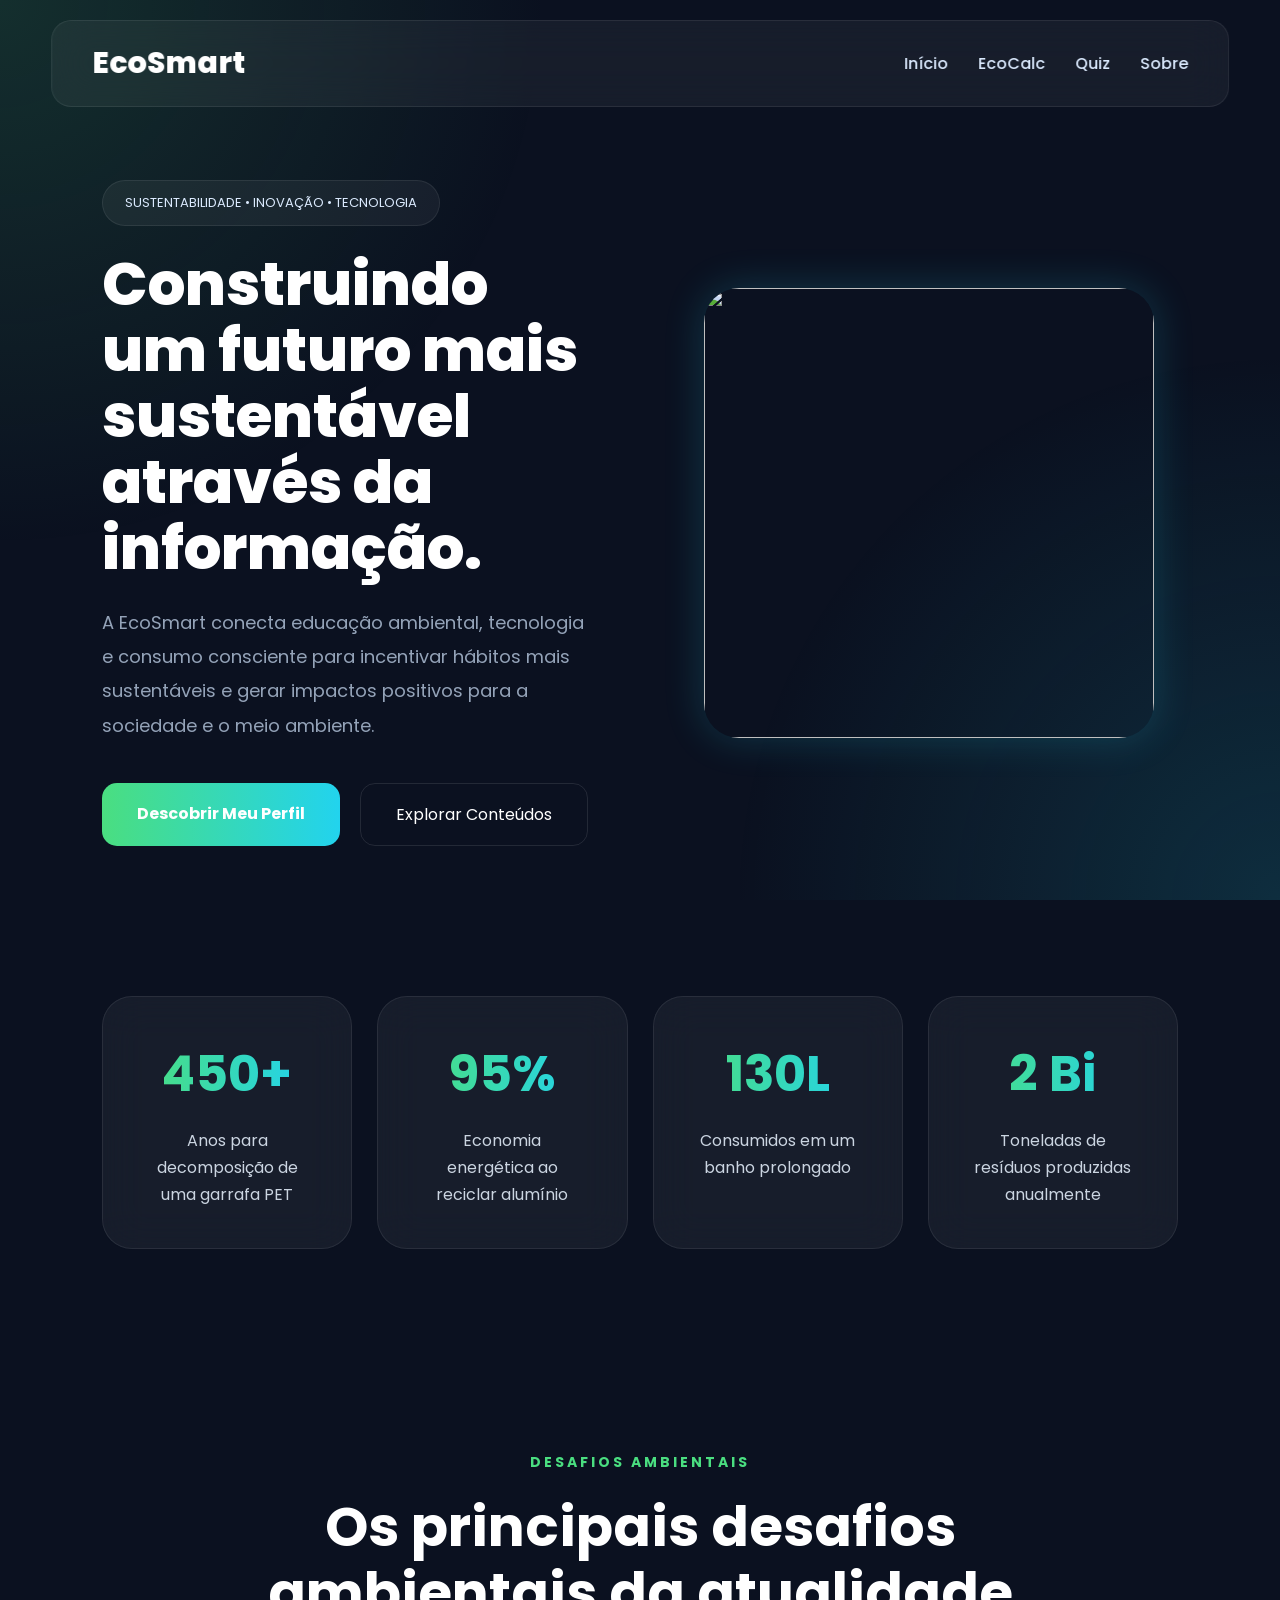
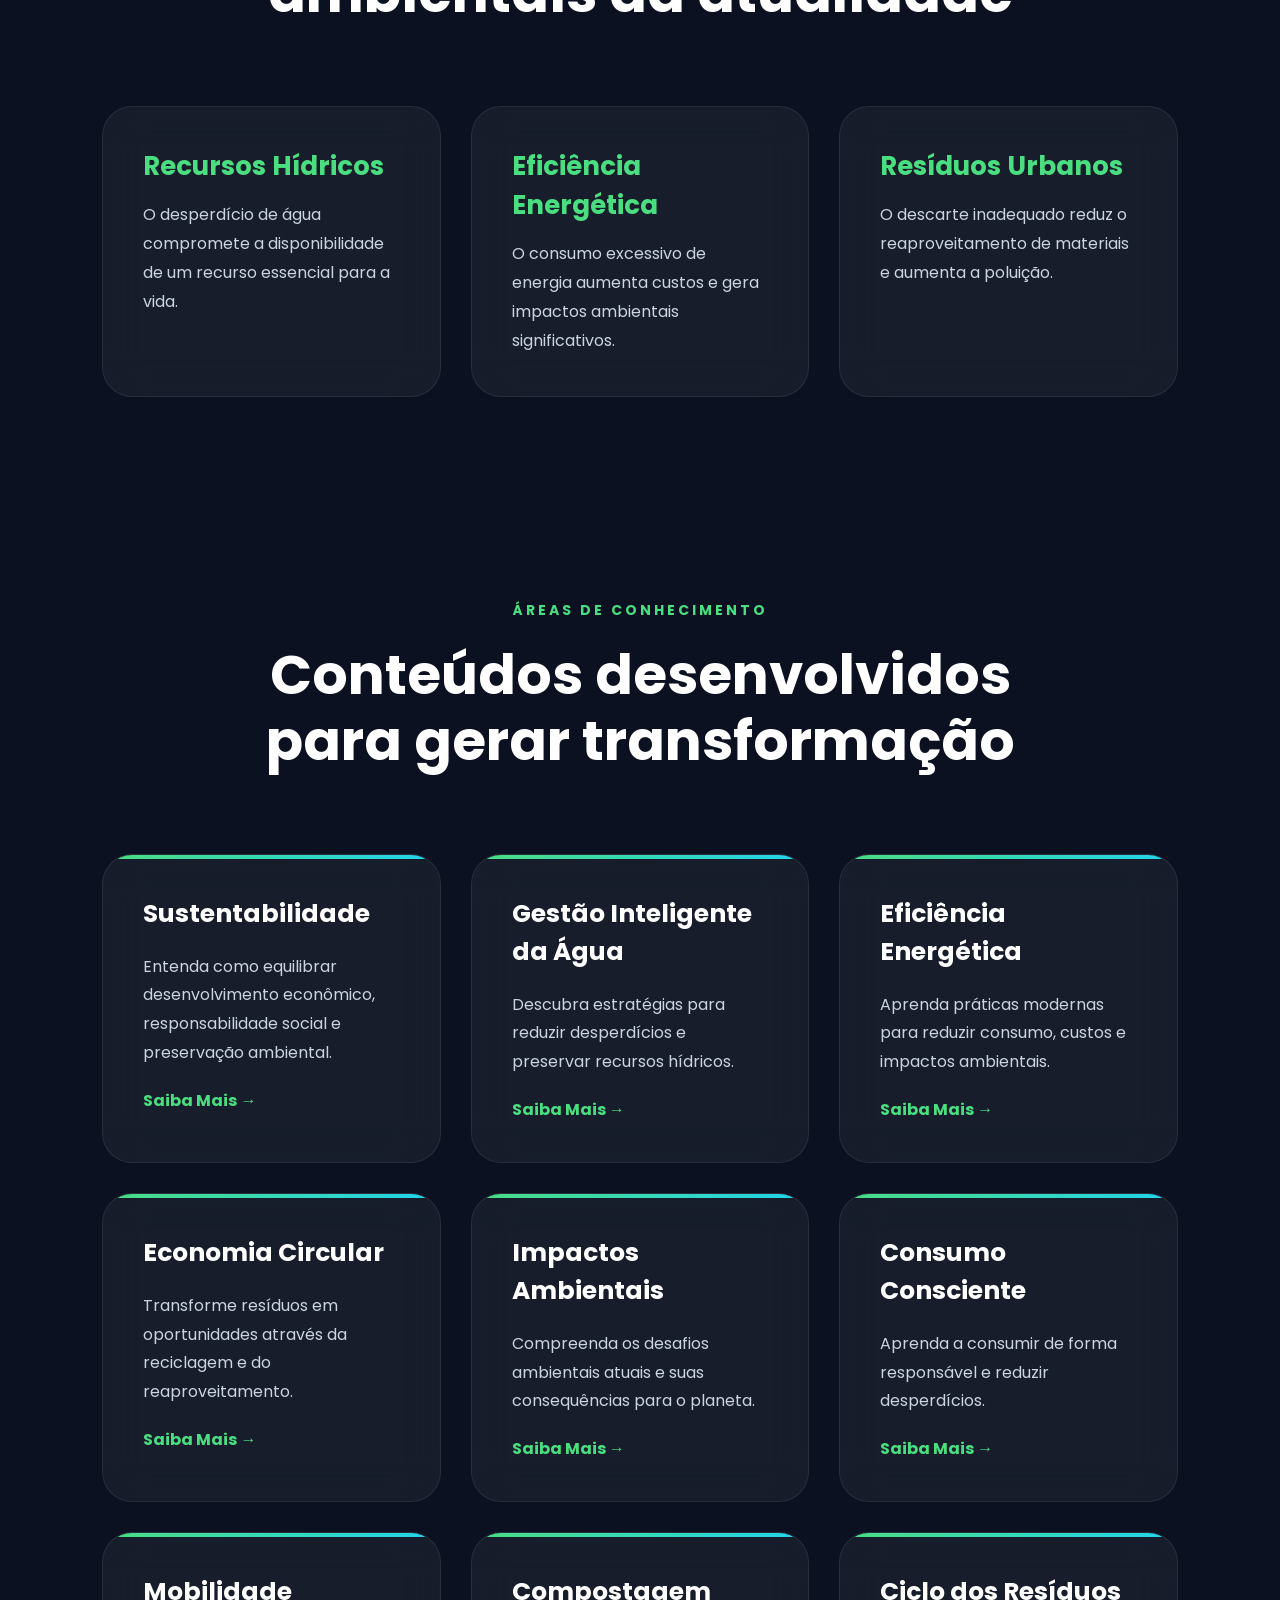
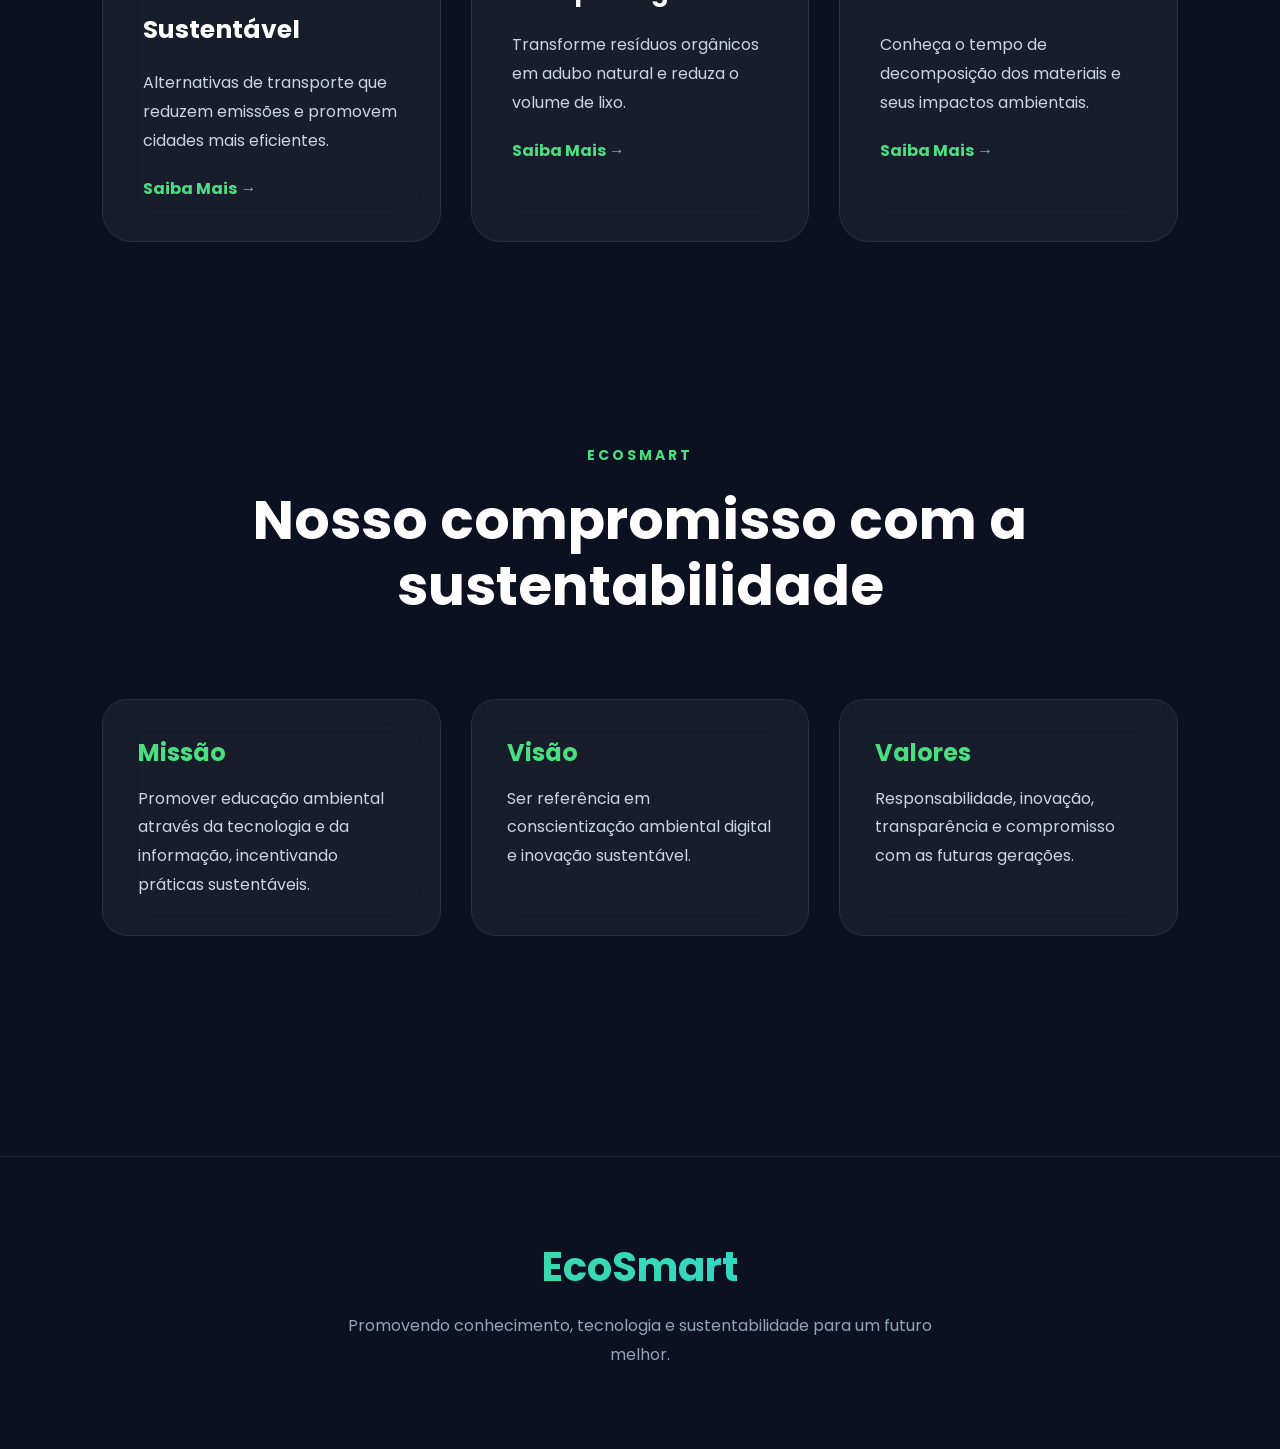
==== index.html @ 1d7b8b3d "Add files via upload" ====
<!DOCTYPE html>
<html lang="pt-BR">

<head>

<meta charset="UTF-8">
<meta name="viewport" content="width=device-width, initial-scale=1.0">

<title>EcoSmart | Soluções Sustentáveis</title>

<link rel="preconnect" href="https://fonts.googleapis.com">
<link rel="preconnect" href="https://fonts.gstatic.com" crossorigin>

<link href="https://fonts.googleapis.com/css2?family=Poppins:wght@300;400;500;600;700;800;900&display=swap" rel="stylesheet">

<link rel="stylesheet" href="style.css">

</head>

<body>

<header class="header">

<div class="logo">
EcoSmart
</div>

<nav>

<a href="index.html">Início</a>
<a href="ecocalc.html">EcoCalc</a>
<a href="quiz.html">Quiz</a>
<a href="sobre.html">Sobre</a>

</nav>

</header>

<section class="hero" id="inicio">

<div class="hero-text">

<span class="tag">

SUSTENTABILIDADE • INOVAÇÃO • TECNOLOGIA

</span>

<h1>

Construindo um futuro mais sustentável através da informação.

</h1>

<p>

A EcoSmart conecta educação ambiental, tecnologia e consumo consciente para incentivar hábitos mais sustentáveis e gerar impactos positivos para a sociedade e o meio ambiente.

</p>

<div class="hero-buttons">

<a href="ecocalc.html" class="btn-primary">

Descobrir Meu Perfil

</a>

<a href="#solucoes" class="btn-secondary">

Explorar Conteúdos

</a>

</div>

</div>

<div class="hero-image">

<img src="https://i.pinimg.com/1200x/1e/48/2a/1e482a7a0617702030fe307714a5ec42.jpg" width="500" height="500">

</div>

</section>

<section class="numeros">

<div class="numero-card">

<h2>450+</h2>

<p>Anos para decomposição de uma garrafa PET</p>

</div>

<div class="numero-card">

<h2>95%</h2>

<p>Economia energética ao reciclar alumínio</p>

</div>

<div class="numero-card">

<h2>130L</h2>

<p>Consumidos em um banho prolongado</p>

</div>

<div class="numero-card">

<h2>2 Bi</h2>

<p>Toneladas de resíduos produzidas anualmente</p>

</div>

</section>

<section class="impacto" id="impacto">

<div class="section-title">

<span>DESAFIOS AMBIENTAIS</span>

<h2>

Os principais desafios ambientais da atualidade

</h2>

</div>

<div class="impacto-grid">

<div class="impacto-card">

<h3>Recursos Hídricos</h3>

<p>

O desperdício de água compromete a disponibilidade de um recurso essencial para a vida.

</p>

</div>

<div class="impacto-card">

<h3>Eficiência Energética</h3>

<p>

O consumo excessivo de energia aumenta custos e gera impactos ambientais significativos.

</p>

</div>

<div class="impacto-card">

<h3>Resíduos Urbanos</h3>

<p>

O descarte inadequado reduz o reaproveitamento de materiais e aumenta a poluição.

</p>

</div>

</div>

</section>

<section class="solucoes" id="solucoes">

<div class="section-title">

<span>ÁREAS DE CONHECIMENTO</span>

<h2>

Conteúdos desenvolvidos para gerar transformação

</h2>

</div>

<div class="cards">
    <div class="card">

<h3>Sustentabilidade</h3>

<p>

Entenda como equilibrar desenvolvimento econômico, responsabilidade social e preservação ambiental.

</p>

<a href="sustentabilidade.html">

Saiba Mais →

</a>

</div>

<div class="card">

<h3>Gestão Inteligente da Água</h3>

<p>

Descubra estratégias para reduzir desperdícios e preservar recursos hídricos.

</p>

<a href="agua.html">

Saiba Mais →

</a>

</div>

<div class="card">

<h3>Eficiência Energética</h3>

<p>

Aprenda práticas modernas para reduzir consumo, custos e impactos ambientais.

</p>

<a href="energia.html">

Saiba Mais →

</a>

</div>

<div class="card">

<h3>Economia Circular</h3>

<p>

Transforme resíduos em oportunidades através da reciclagem e do reaproveitamento.

</p>

<a href="reciclagem.html">

Saiba Mais →

</a>

</div>

<div class="card">

<h3>Impactos Ambientais</h3>

<p>

Compreenda os desafios ambientais atuais e suas consequências para o planeta.

</p>

<a href="impactos.html">

Saiba Mais →

</a>

</div>

<div class="card">

<h3>Consumo Consciente</h3>

<p>

Aprenda a consumir de forma responsável e reduzir desperdícios.

</p>

<a href="consumo.html">

Saiba Mais →

</a>

</div>

<div class="card">

<h3>Mobilidade Sustentável</h3>

<p>

Alternativas de transporte que reduzem emissões e promovem cidades mais eficientes.

</p>

<a href="mobilidade.html">

Saiba Mais →

</a>

</div>

<div class="card">

<h3>Compostagem</h3>

<p>

Transforme resíduos orgânicos em adubo natural e reduza o volume de lixo.

</p>

<a href="compostagem.html">

Saiba Mais →

</a>

</div>

<div class="card">

<h3>Ciclo dos Resíduos</h3>

<p>

Conheça o tempo de decomposição dos materiais e seus impactos ambientais.

</p>

<a href="decomposicao.html">

Saiba Mais →

</a>

</div>

</div>

</section>

<section class="valores">

<div class="section-title">

<span>ECOSMART</span>

<h2>

Nosso compromisso com a sustentabilidade

</h2>

</div>

<div class="info-grid">

<div class="info-card">

<h3>Missão</h3>

<p>

Promover educação ambiental através da tecnologia e da informação, incentivando práticas sustentáveis.

</p>

</div>

<div class="info-card">

<h3>Visão</h3>

<p>

Ser referência em conscientização ambiental digital e inovação sustentável.

</p>

</div>

<div class="info-card">

<h3>Valores</h3>

<p>

Responsabilidade, inovação, transparência e compromisso com as futuras gerações.

</p>

</div>

</div>

</section>

<footer>

<div class="footer-content">

<h3>EcoSmart</h3>

<p>

Promovendo conhecimento, tecnologia e sustentabilidade para um futuro melhor.

</p>

</div>

</footer>

</body>

</html>
---- style.css ----
*{
margin:0;
padding:0;
box-sizing:border-box;
font-family:'Poppins',sans-serif;
scroll-behavior:smooth;
}

:root{

--verde:#4ade80;
--azul:#22d3ee;
--fundo:#0b1120;

--texto:#ffffff;
--texto2:#94a3b8;

}

body{

background:#0b1120;
color:white;
overflow-x:hidden;

}

body::before{

content:"";

position:fixed;

inset:0;

background:

radial-gradient(
circle at top left,
rgba(74,222,128,.15),
transparent 35%
),

radial-gradient(
circle at bottom right,
rgba(34,211,238,.15),
transparent 35%
);

z-index:-1;

}

a{
text-decoration:none;
}

img{
max-width:100%;
display:block;
}

section{
padding:100px 8%;
}

/* HEADER */

.header{

position:fixed;

top:20px;
left:50%;

transform:translateX(-50%);

width:92%;

padding:20px 40px;

display:flex;

justify-content:space-between;
align-items:center;

background:rgba(255,255,255,.05);

backdrop-filter:blur(20px);

border:1px solid rgba(255,255,255,.08);

border-radius:20px;

z-index:1000;

}

.logo{

font-size:30px;
font-weight:800;
color:white;

}

nav{

display:flex;
gap:30px;

}

nav a{

color:#dbeafe;

font-weight:500;

transition:.3s;

}

nav a:hover{

color:var(--verde);

}
.hero{

min-height:100vh;

display:flex;

align-items:center;

justify-content:space-between;

gap:80px;

padding-top:180px;

}

.hero-text{

flex:1;

}

.tag{

display:inline-block;

padding:12px 22px;

border-radius:50px;

background:rgba(255,255,255,.05);

border:1px solid rgba(255,255,255,.08);

color:#dbeafe;

margin-bottom:25px;

font-size:13px;

}

.hero-text h1{

font-size:60px;

line-height:1.1;

font-weight:800;

margin-bottom:25px;

max-width:700px;

}

.hero-text p{

font-size:18px;

line-height:1.9;

color:var(--texto2);

max-width:650px;

margin-bottom:40px;

}

.hero-buttons{

display:flex;
gap:20px;

}

.btn-primary{

padding:18px 35px;

border-radius:15px;

background:linear-gradient(
90deg,
var(--verde),
var(--azul)
);

color:white;

font-weight:700;

}

.btn-secondary{

padding:18px 35px;

border-radius:15px;

border:1px solid rgba(255,255,255,.1);

color:white;

}

.hero-image{

flex:1;

display:flex;

justify-content:center;

}

.hero-image img{

width:450px;

height:450px;

object-fit:cover;

border-radius:35px;

box-shadow:
0 0 40px rgba(34,211,238,.20);

}
/* ========================= */
/* ESTATÍSTICAS */
/* ========================= */

.numeros{

display:grid;

grid-template-columns:repeat(4,1fr);

gap:25px;

margin-top:-50px;

}

.numero-card{

background:rgba(255,255,255,.05);

backdrop-filter:blur(20px);

border:1px solid rgba(255,255,255,.08);

padding:40px;

border-radius:30px;

text-align:center;

transition:.4s;

}

.numero-card:hover{

transform:translateY(-10px);

box-shadow:
0 0 30px rgba(74,222,128,.15);

}

.numero-card h2{

font-size:50px;

margin-bottom:15px;

background:linear-gradient(
90deg,
#4ade80,
#22d3ee
);

background-clip:text;
-webkit-background-clip:text;
-webkit-text-fill-color:transparent;

}

.numero-card p{

color:#cbd5e1;

line-height:1.7;

}

/* ========================= */
/* TITULOS */
/* ========================= */

.section-title{

text-align:center;

margin-bottom:80px;

}

.section-title span{

color:#4ade80;

font-size:14px;

font-weight:700;

letter-spacing:3px;

}

.section-title h2{

font-size:55px;

color:white;

max-width:800px;

margin:20px auto;

line-height:1.2;

}

/* ========================= */
/* IMPACTOS */
/* ========================= */

.impacto{

background:transparent;

}

.impacto-grid{

display:grid;

grid-template-columns:repeat(3,1fr);

gap:30px;

}

.impacto-card{

background:rgba(255,255,255,.05);

backdrop-filter:blur(20px);

border:1px solid rgba(255,255,255,.08);

padding:40px;

border-radius:30px;

transition:.4s;

}

.impacto-card:hover{

transform:translateY(-10px);

box-shadow:
0 0 30px rgba(74,222,128,.15);

}

.impacto-card h3{

font-size:26px;

margin-bottom:15px;

color:#4ade80;

}

.impacto-card p{

color:#cbd5e1;

line-height:1.8;

}
/* ========================= */
/* CARDS */
/* ========================= */

.cards{

display:grid;

grid-template-columns:repeat(3,1fr);

gap:30px;

}

.card{

background:rgba(255,255,255,.05);

backdrop-filter:blur(20px);

border:1px solid rgba(255,255,255,.08);

padding:40px;

border-radius:30px;

transition:.4s;

position:relative;

overflow:hidden;

}

.card::before{

content:"";

position:absolute;

top:0;
left:0;

width:100%;
height:4px;

background:linear-gradient(
90deg,
#4ade80,
#22d3ee
);

}

.card:hover{

transform:translateY(-10px);

box-shadow:
0 0 30px rgba(74,222,128,.15);

}

.card h3{

font-size:25px;

margin-bottom:20px;

color:white;

}

.card p{

line-height:1.8;

color:#cbd5e1;

margin-bottom:20px;

}

.card a{

color:#4ade80;

font-weight:700;

}
/* ========================= */
/* PAGINAS INTERNAS */
/* ========================= */

.pagina{

max-width:1200px;

margin:auto;

padding:180px 8% 80px;

}

.page-hero{

display:flex;

align-items:center;

justify-content:space-between;

gap:60px;

margin-bottom:80px;

}

.page-content{

flex:1;

max-width:600px;

}

.page-content span{

color:#4ade80;

font-weight:600;

letter-spacing:2px;

font-size:14px;

}

.page-content h1{

font-size:48px;

line-height:1.1;

margin:20px 0;

color:white;

}

.page-content p{

font-size:16px;

line-height:1.8;

max-width:600px;

}

.page-image{

flex:1;

display:flex;

justify-content:center;

align-items:center;

}

.page-image img{

width:300px;

height:300px;

object-fit:cover;

border-radius:30px;

box-shadow:
0 0 25px rgba(34,211,238,.15);

}

/* QUIZ */

.quiz-container{

max-width:1000px;

margin:auto;

background:rgba(255,255,255,.05);

backdrop-filter:blur(20px);

border:1px solid rgba(255,255,255,.08);

border-radius:30px;

padding:40px;

}

.quiz-container h2{

font-size:24px;

margin-bottom:15px;

color:white;

}

.quiz-container label{

display:block;

padding:10px 0;

color:#cbd5e1;

cursor:pointer;

}

.quiz-container hr{

margin:30px 0;

border:none;

border-top:1px solid rgba(255,255,255,.1);

}

.quiz-container input[type="radio"]{

margin-right:10px;

}

/* RESULTADO */

.resultado{

margin-top:40px;

background:rgba(255,255,255,.05);

border:1px solid rgba(255,255,255,.08);

padding:30px;

border-radius:25px;

color:white;

}

/* FORMULARIOS */


form{

max-width:700px;

margin:auto;

display:flex;

flex-direction:column;

gap:20px;

}

input,
select,
textarea{

width:100%;

padding:18px;

border-radius:15px;

background:rgba(255,255,255,.05);

border:1px solid rgba(255,255,255,.08);

color:white;

font-size:16px;

}

input::placeholder,
textarea::placeholder{

color:#94a3b8;

}

button{

padding:18px;

border:none;

border-radius:15px;

cursor:pointer;

font-size:16px;

font-weight:700;

background:linear-gradient(
90deg,
#4ade80,
#22d3ee
);

color:white;

transition:.3s;

}

button:hover{

transform:translateY(-3px);

}

/* SOBRE */

.info-grid{

display:grid;

grid-template-columns:repeat(3,1fr);

gap:30px;

margin-top:50px;

}

.info-card{

background:rgba(255,255,255,.05);

backdrop-filter:blur(20px);

border:1px solid rgba(255,255,255,.08);

padding:35px;

border-radius:25px;

transition:.4s;

}

.info-card:hover{

transform:translateY(-8px);

}

.info-card h3{

color:#4ade80;

margin-bottom:15px;

font-size:24px;

}

.info-card p{

color:#cbd5e1;

line-height:1.8;

}

/* FOOTER */


footer{

margin-top:120px;

padding:80px 8%;

text-align:center;

border-top:1px solid rgba(255,255,255,.08);

}

.footer-content h3{

font-size:40px;

margin-bottom:15px;

background:linear-gradient(
90deg,
#4ade80,
#22d3ee
);

-webkit-background-clip:text;
background-clip:text;

-webkit-text-fill-color:transparent;

}

.footer-content p{

color:#94a3b8;

max-width:600px;

margin:auto;

line-height:1.8;

}

/* ========================= */
/* RESPONSIVO */
/* ========================= */

@media(max-width:1000px){

.hero,
.page-hero{

flex-direction:column;

text-align:center;

}

.hero-text h1{

font-size:55px;

}

.page-content h1{

font-size:42px;

}

.cards,
.numeros,
.impacto-grid,
.info-grid{

grid-template-columns:1fr;

}

.page-image img{

width:250px;

height:250px;

}

nav{

display:none;

}

}

@media(max-width:600px){

.hero-text h1{

font-size:42px;

}

.section-title h2{

font-size:32px;

}

.hero-buttons{

flex-direction:column;

}

.btn-primary,
.btn-secondary{

width:100%;

text-align:center;

}

}
.sobre-bloco{

background:rgba(255,255,255,.05);

backdrop-filter:blur(20px);

border:1px solid rgba(255,255,255,.08);

border-radius:25px;

padding:40px;

margin-top:40px;

}

.sobre-bloco h2{

color:#4ade80;

margin-bottom:15px;

font-size:32px;

}

.sobre-bloco p,
.sobre-bloco li{

color:#cbd5e1;

line-height:1.8;

}

.sobre-bloco ul{

padding-left:25px;

}
/* ========================= */
/* SOBRE */
/* ========================= */

.data-section{

background:rgba(255,255,255,.05);

backdrop-filter:blur(20px);

border:1px solid rgba(255,255,255,.08);

border-radius:25px;

padding:35px;

margin-top:30px;

}

.data-section h2{

font-size:32px;

margin-bottom:20px;

color:#4ade80;

}

.data-section h3{

margin-top:20px;

margin-bottom:10px;

font-size:22px;

color:white;

}

.data-section p{

color:#cbd5e1;

line-height:1.8;

}

.data-section br{

line-height:2.5;

}
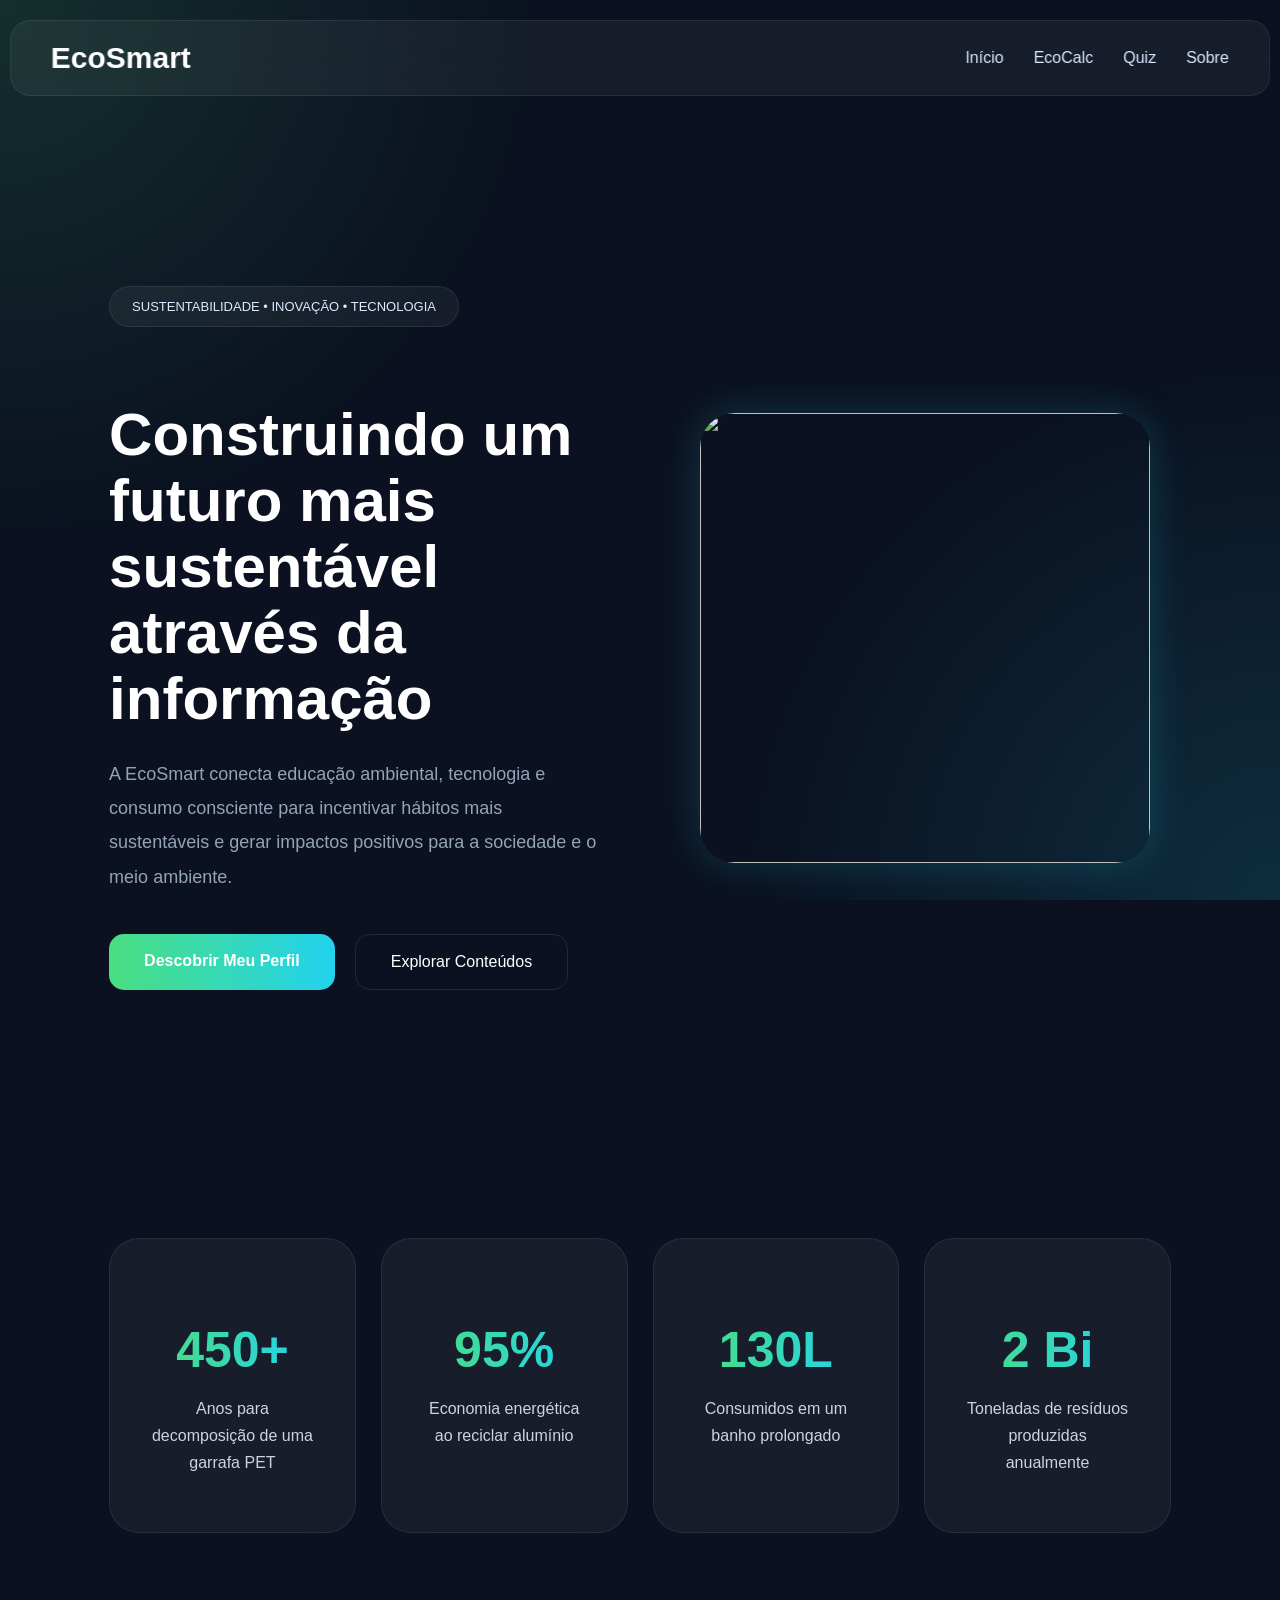
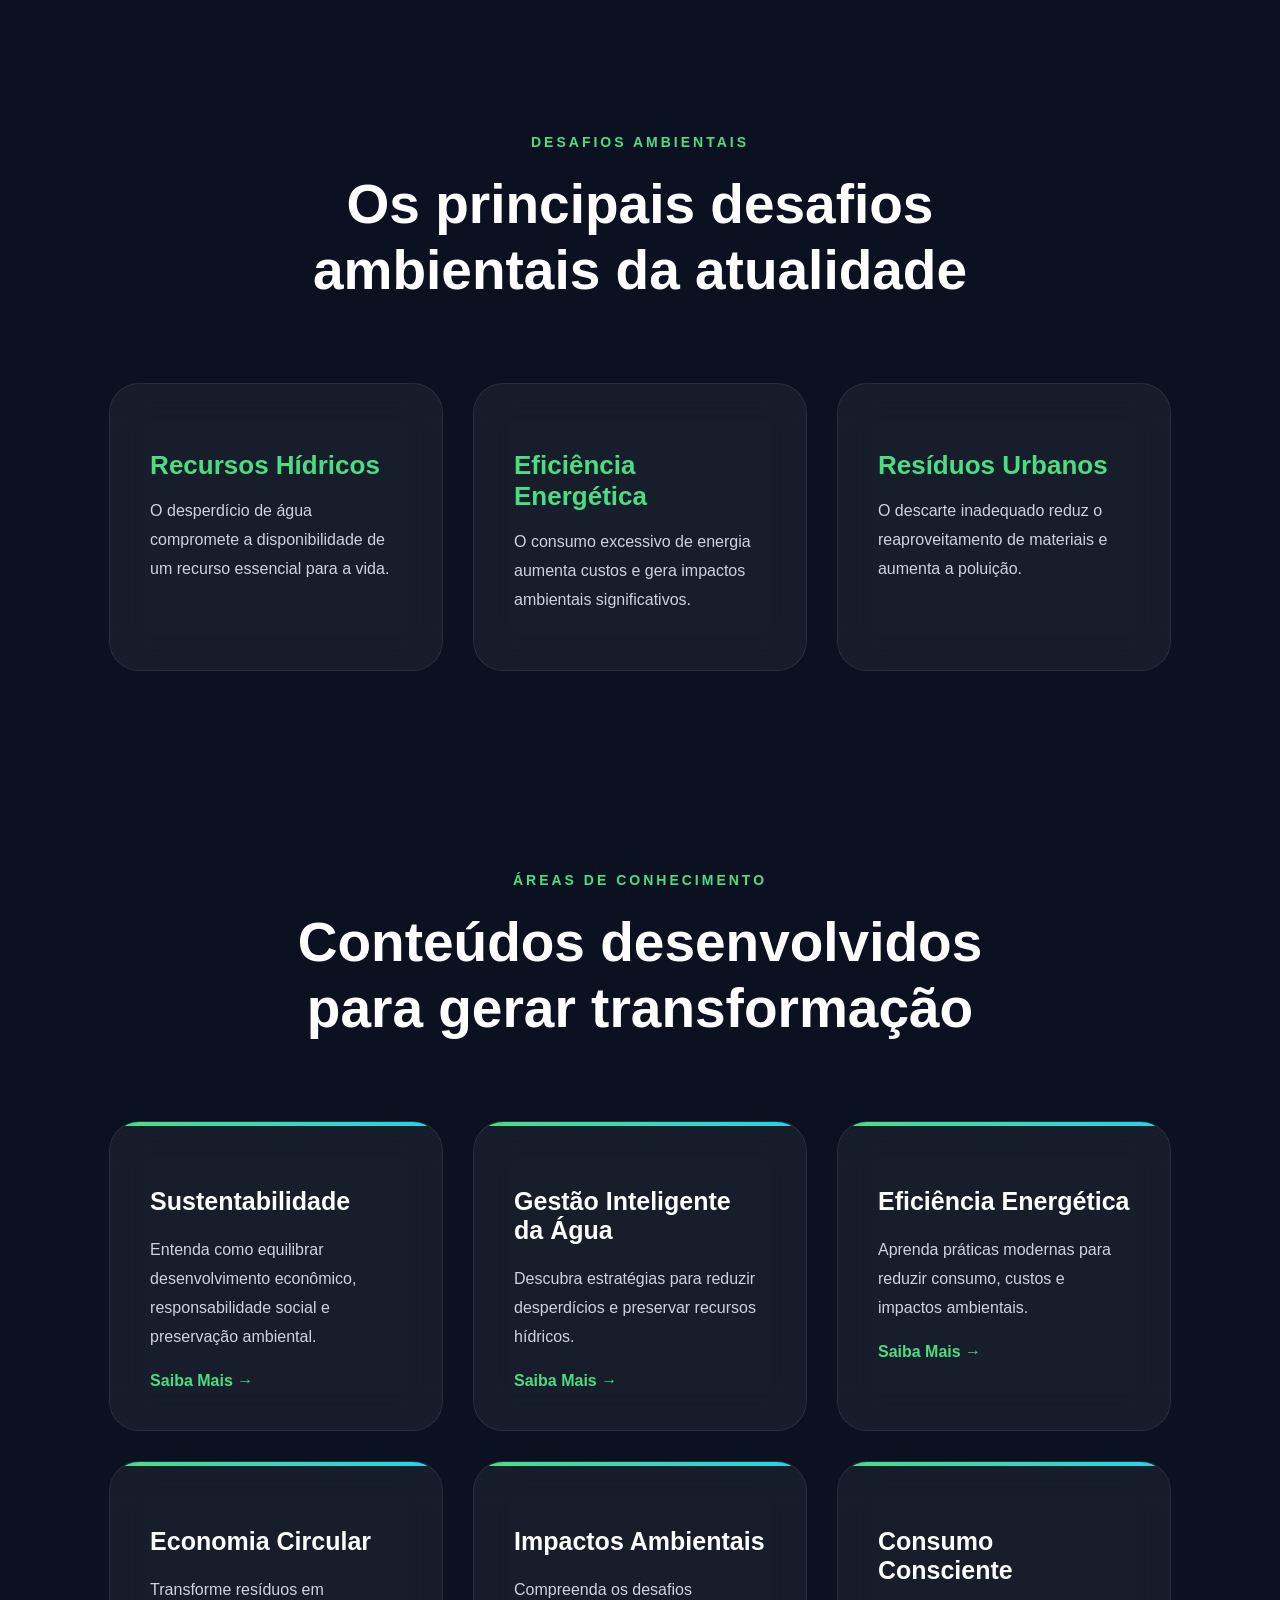
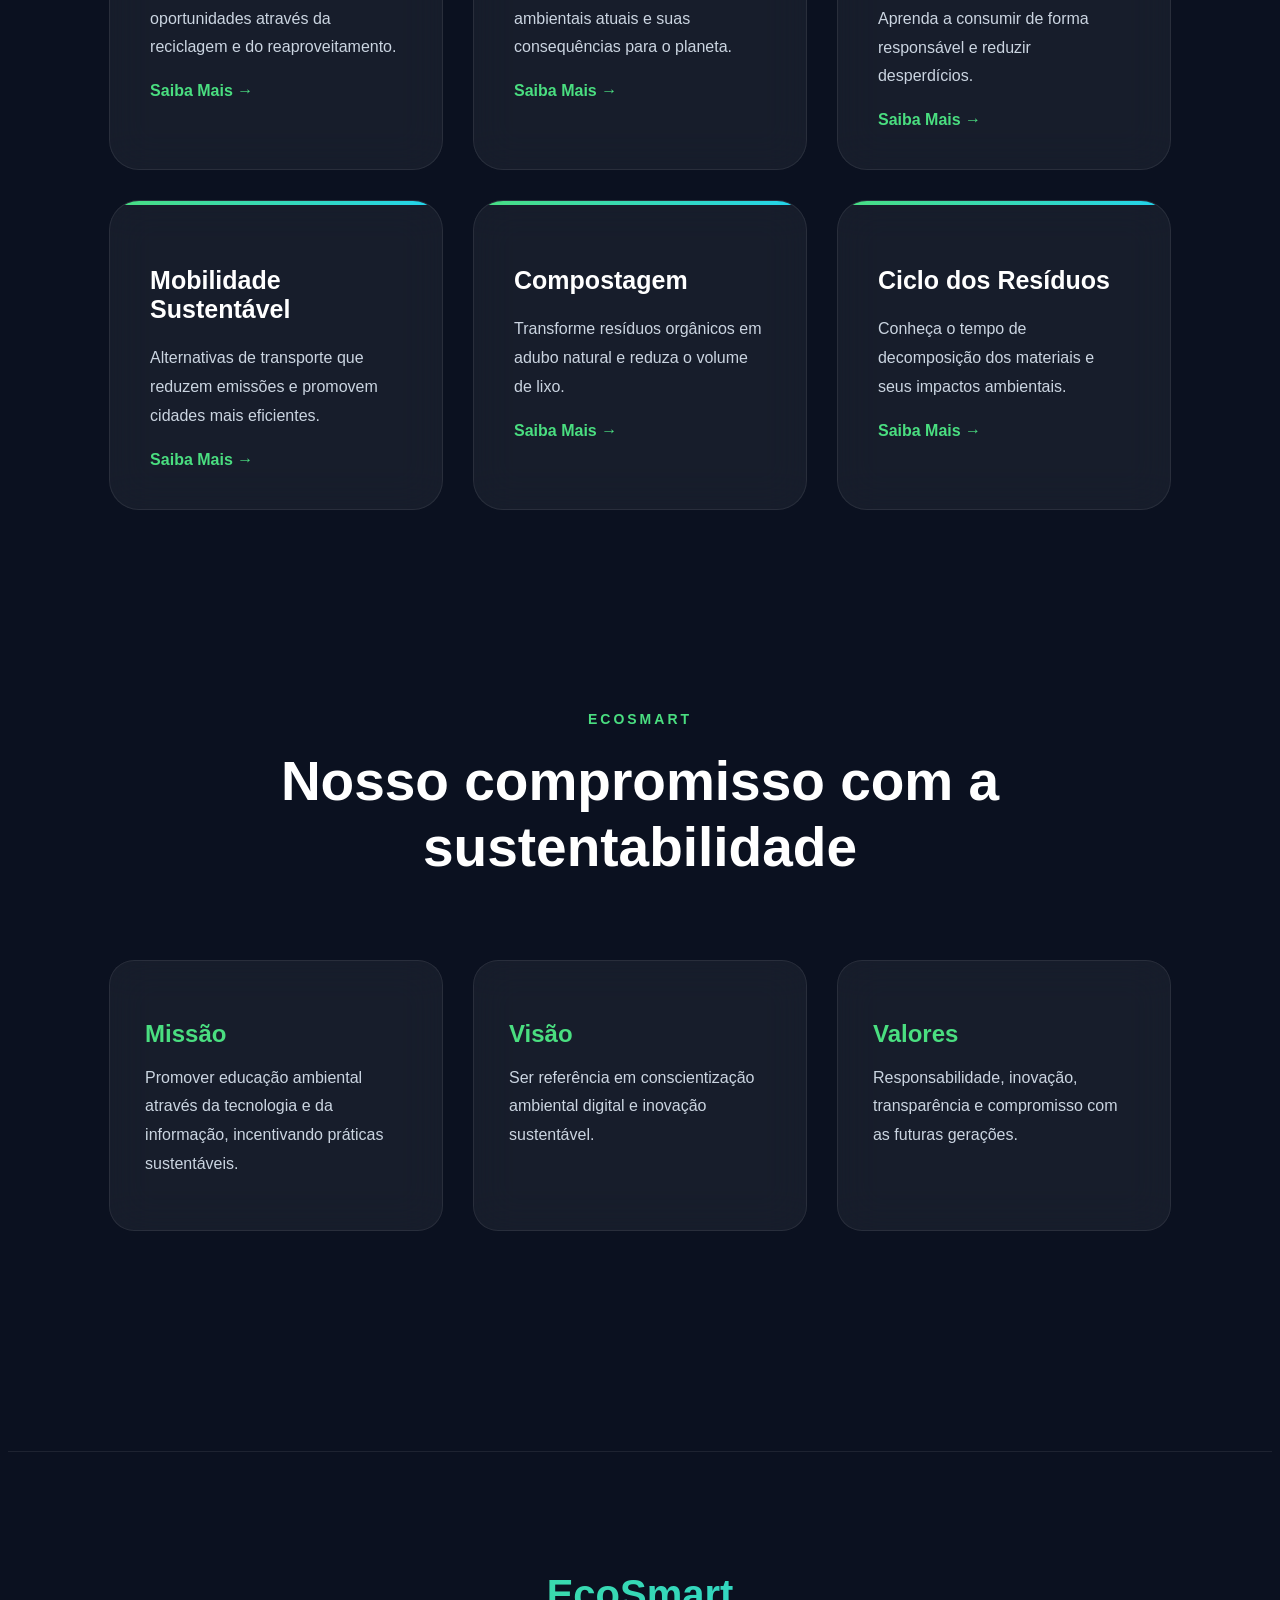
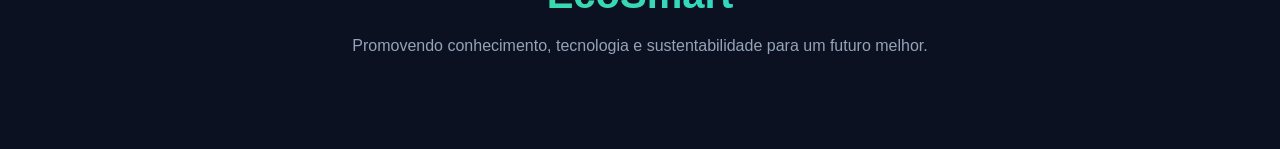
==== commit d9ad6551: "Update index.html" ====
--- a/index.html
+++ b/index.html
@@ -48,7 +48,7 @@
 
 <h1>
 
-Construindo um futuro mais sustentável através da informação.
+Construindo um futuro mais sustentável através da informação
 
 </h1>
 
@@ -431,4 +431,4 @@
 
 </body>
 
-</html>+</html>
--- a/style.css
+++ b/style.css
@@ -1,9 +1,6 @@
 *{
-margin:0;
-padding:0;
-box-sizing:border-box;
-font-family:'Poppins',sans-serif;
-scroll-behavior:smooth;
+font-family: 'Outfit',
+ sans-serif;
 }
 
 :root{
@@ -64,8 +61,6 @@
 padding:100px 8%;
 }
 
-/* HEADER */
-
 .header{
 
 position:fixed;
@@ -146,6 +141,7 @@
 
 flex:1;
 
+
 }
 
 .tag{
@@ -179,6 +175,7 @@
 margin-bottom:25px;
 
 max-width:700px;
+
 
 }
 
@@ -257,9 +254,6 @@
 0 0 40px rgba(34,211,238,.20);
 
 }
-/* ========================= */
-/* ESTATÍSTICAS */
-/* ========================= */
 
 .numeros{
 
@@ -326,14 +320,13 @@
 
 }
 
-/* ========================= */
-/* TITULOS */
-/* ========================= */
+/*titulos*/
 
 .section-title{
 
 text-align:center;
 
+
 margin-bottom:80px;
 
 }
@@ -364,9 +357,7 @@
 
 }
 
-/* ========================= */
-/* IMPACTOS */
-/* ========================= */
+/*impactos*/
 
 .impacto{
 
@@ -426,9 +417,7 @@
 line-height:1.8;
 
 }
-/* ========================= */
-/* CARDS */
-/* ========================= */
+/*cards*/
 
 .cards{
 
@@ -516,9 +505,7 @@
 font-weight:700;
 
 }
-/* ========================= */
-/* PAGINAS INTERNAS */
-/* ========================= */
+/*paginas internas*/
 
 .pagina{
 
@@ -613,7 +600,7 @@
 
 }
 
-/* QUIZ */
+/* quiz */
 
 .quiz-container{
 
@@ -671,8 +658,6 @@
 
 }
 
-/* RESULTADO */
-
 .resultado{
 
 margin-top:40px;
@@ -685,11 +670,11 @@
 
 border-radius:25px;
 
-color:white;
-
-}
-
-/* FORMULARIOS */
+color:rgb(250, 248, 248);
+
+}
+
+/* formu */
 
 
 form{
@@ -716,11 +701,11 @@
 
 border-radius:15px;
 
-background:rgba(255,255,255,.05);
-
-border:1px solid rgba(255,255,255,.08);
-
-color:white;
+background:rgba(139, 137, 137, 0.747);
+
+border:1px solid rgba(255, 255, 255, 0.445);
+
+color:rgb(3, 3, 3);
 
 font-size:16px;
 
@@ -765,7 +750,7 @@
 
 }
 
-/* SOBRE */
+/* pagina sobre.html */
 
 .info-grid{
 
@@ -818,9 +803,6 @@
 line-height:1.8;
 
 }
-
-/* FOOTER */
-
 
 footer{
 
@@ -842,7 +824,7 @@
 
 background:linear-gradient(
 90deg,
-#4ade80,
+#4ade80, 
 #22d3ee
 );
 
@@ -865,9 +847,6 @@
 
 }
 
-/* ========================= */
-/* RESPONSIVO */
-/* ========================= */
 
 @media(max-width:1000px){
 
@@ -987,10 +966,7 @@
 padding-left:25px;
 
 }
-/* ========================= */
-/* SOBRE */
-/* ========================= */
-
+/*sobre html*/
 .data-section{
 
 background:rgba(255,255,255,.05);
@@ -1041,4 +1017,4 @@
 
 line-height:2.5;
 
-}+}
